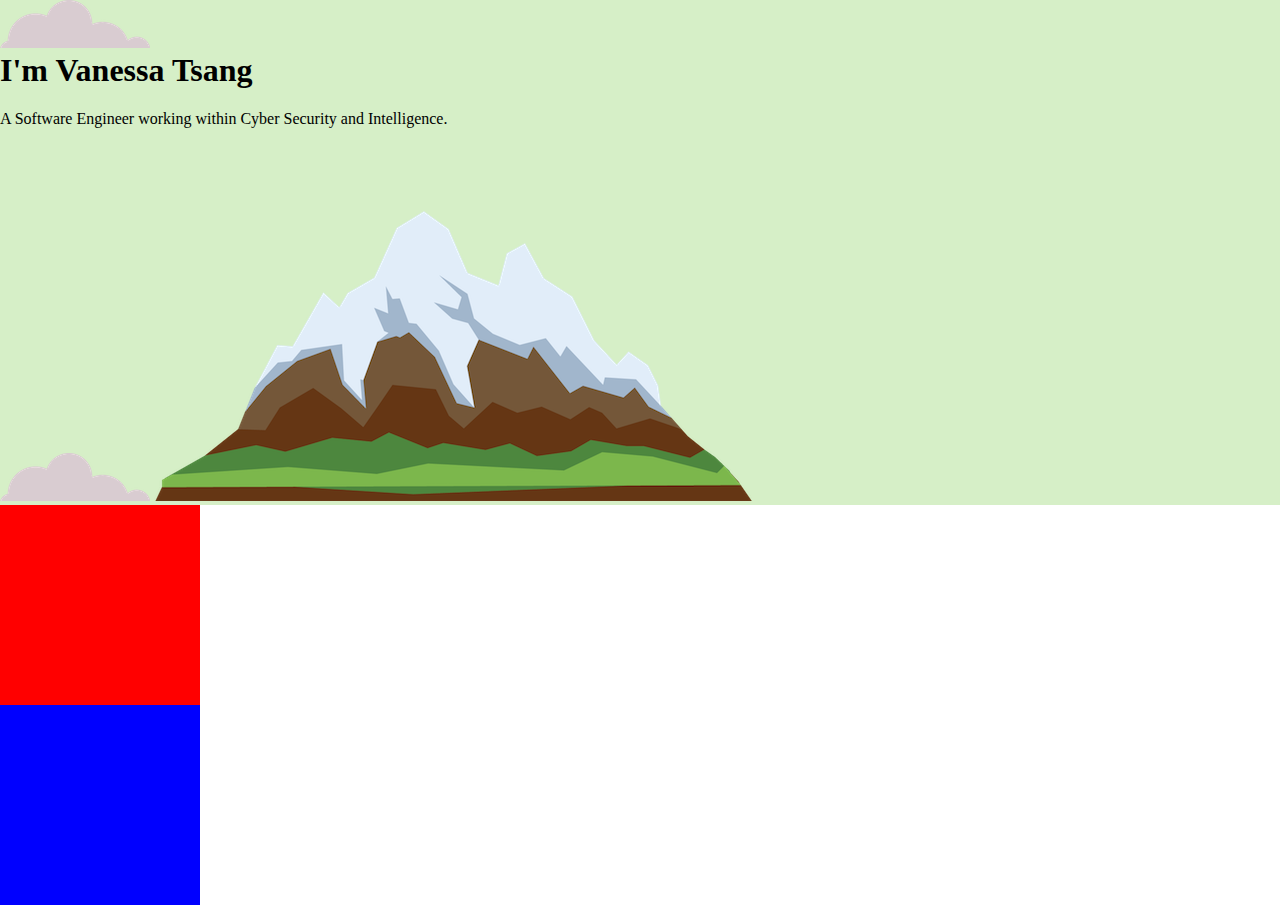
==== myPortfolioWebsite/index.html @ d32d8c36 "Completed lectures 34-44" ====
<!-- 
SECTION 5: STYLISED PERSONAL SITE:
My Portfolio Website

-->

<!DOCTYPE html>
<html lang="en">
<head>
    <meta charset="UTF-8">
    <title>My Portfolio Website</title>
    <link rel="stylesheet" href="css/styles.css">
    <link rel="icon" href="faviconVT.ico">
</head>
<body>
    <div class="top-container">
        <img src="images/cloud.png" alt="cloud image">
        <h1>I'm Vanessa Tsang</h1>
        <p>A Software Engineer working within Cyber Security and Intelligence.</p>
        <img src="images/cloud.png" alt="cloud image">
        <img src="images/mountain.png" alt="mountain image">
    </div>

    <div class="middle-container">

    </div>

    <div class="bottom-container">

    </div>

</body>
</html>
---- myPortfolioWebsite/css/styles.css ----
body {
    margin: 0;
}

h1 {
    margin-top: 0;
}

.top-container {
    background-color: #d6efc7;
}

.middle-container {
    background-color: red;
    width: 200px;
    height: 200px;
}

.bottom-container {
    background-color: blue;
    width: 200px;
    height: 200px;
}
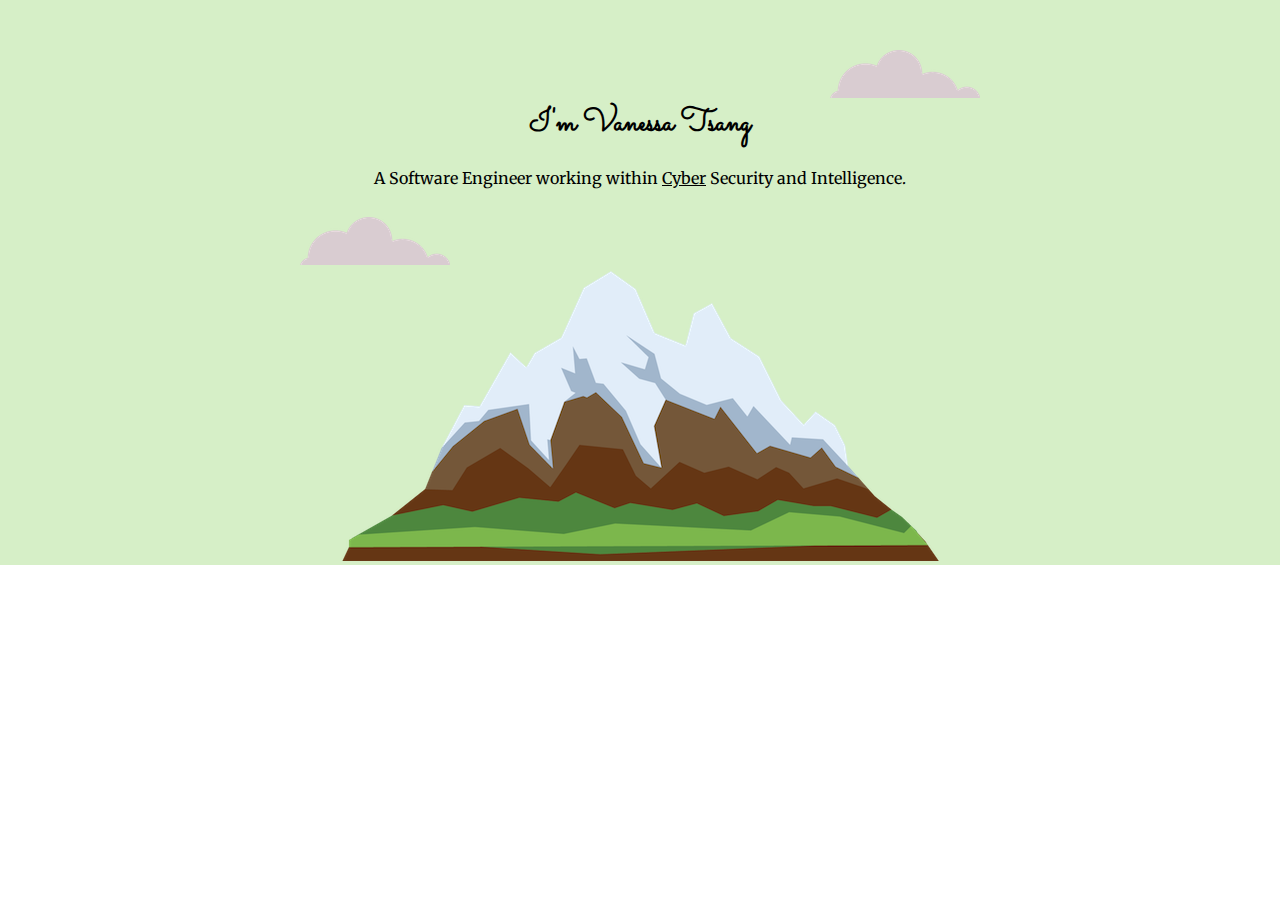
==== commit 18f8d6bf: "Completed lectures 46-51" ====
--- a/myPortfolioWebsite/index.html
+++ b/myPortfolioWebsite/index.html
@@ -11,16 +11,20 @@
     <title>My Portfolio Website</title>
     <link rel="stylesheet" href="css/styles.css">
     <link rel="icon" href="faviconVT.ico">
+    <link rel="preconnect" href="https://fonts.gstatic.com">
+    <link href="https://fonts.googleapis.com/css2?family=Merriweather:ital,wght@0,300;0,400;0,700;1,400;1,700&family=Montserrat:ital,wght@0,400;0,500;0,700;1,400;1,500;1,700&family=Sacramento&display=swap" rel="stylesheet">
 </head>
 <body>
     <div class="top-container">
-        <img src="images/cloud.png" alt="cloud image">
+        <img class="top-cloud" src="images/cloud.png" alt="cloud image">
         <h1>I'm Vanessa Tsang</h1>
-        <p>A Software Engineer working within Cyber Security and Intelligence.</p>
-        <img src="images/cloud.png" alt="cloud image">
+        <p>A Software Engineer working within <span class="cyber">Cyber</span> Security and Intelligence.</p>
+        <img class="bottom-cloud" src="images/cloud.png" alt="cloud image">
         <img src="images/mountain.png" alt="mountain image">
     </div>
 
+<!-- Red, blue and yellow boxes to experiment with css positioning - relative and absolute positioning:
+    
     <div class="middle-container">
 
     </div>
@@ -28,6 +32,7 @@
     <div class="bottom-container">
 
     </div>
+-->
 
 </body>
 </html>
--- a/myPortfolioWebsite/css/styles.css
+++ b/myPortfolioWebsite/css/styles.css
@@ -1,13 +1,38 @@
 body {
     margin: 0;
+    text-align: center;
 }
+
+/* 
+To center an element:
+If its a block element and has a width set, then will need to center it using the auto value within the maargin:
+The top and bottom needs to be 0, the left and right needs to be auto (circle short hand):     margin: 0 auto;
+
+ */
+
+ body {
+     margin: 0;
+     text-align: center;
+     font-family: 'Merriweather', serif;
+ }
 
 h1 {
     margin-top: 0;
+    font-family: 'Sacramento', cursive;
+}
+
+h2 {
+    font-family: 'Montserrat', sans-serif;
+}
+
+h3 {
+    font-family: 'Montserrat', sans-serif;
 }
 
 .top-container {
     background-color: #d6efc7;
+    position: relative;
+    padding-top: 100px;
 }
 
 .middle-container {
@@ -16,8 +41,28 @@
     height: 200px;
 }
 
+/* This is the parent */
 .bottom-container {
     background-color: blue;
     width: 200px;
     height: 200px;
-}+}
+
+.cyber {
+    text-decoration: underline;
+}
+
+/* Take this element out of its flow by changing it to absolute */
+.top-cloud {
+    position: absolute;
+    right: 300px;
+    top: 50px;
+}
+
+/* This will move the bottom cloud from next to the mountain to the middle-left of the screen */
+.bottom-cloud {
+    position: absolute;
+    left: 300px;
+    bottom: 300px;
+}
+
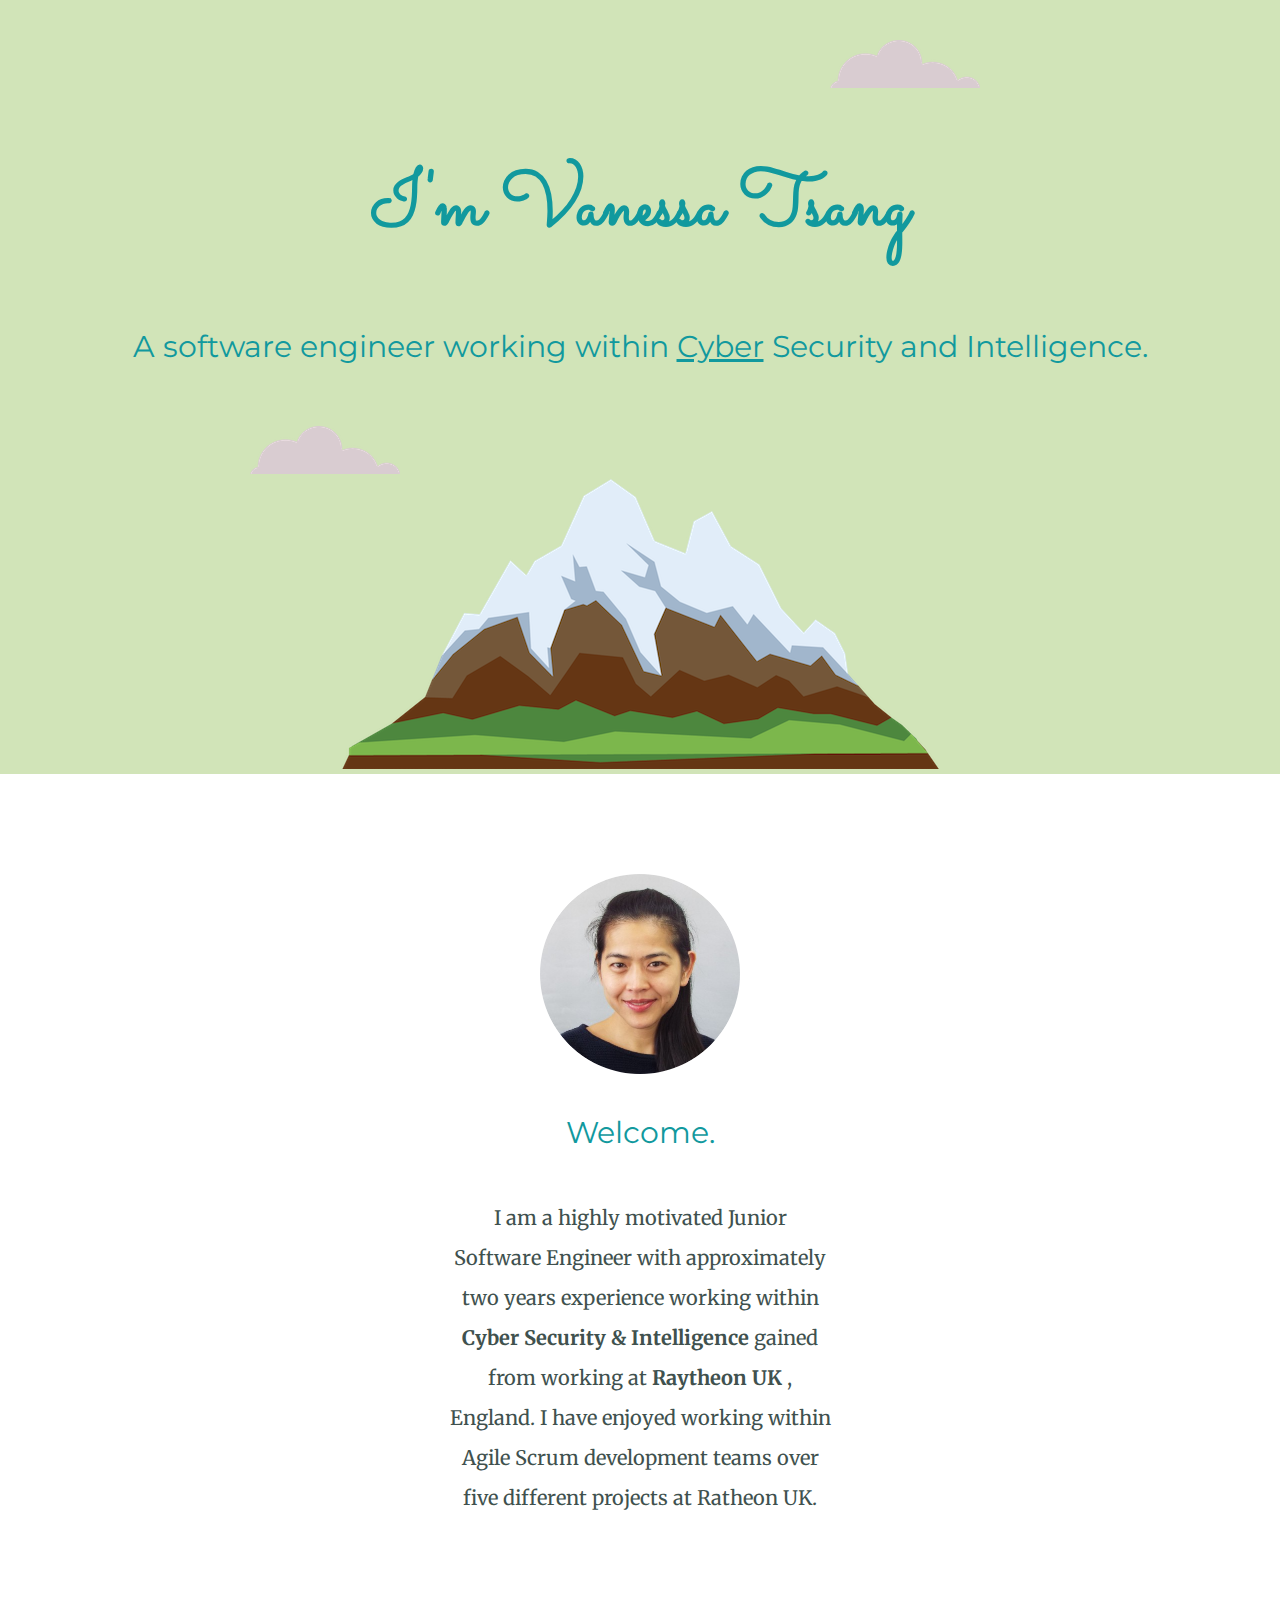
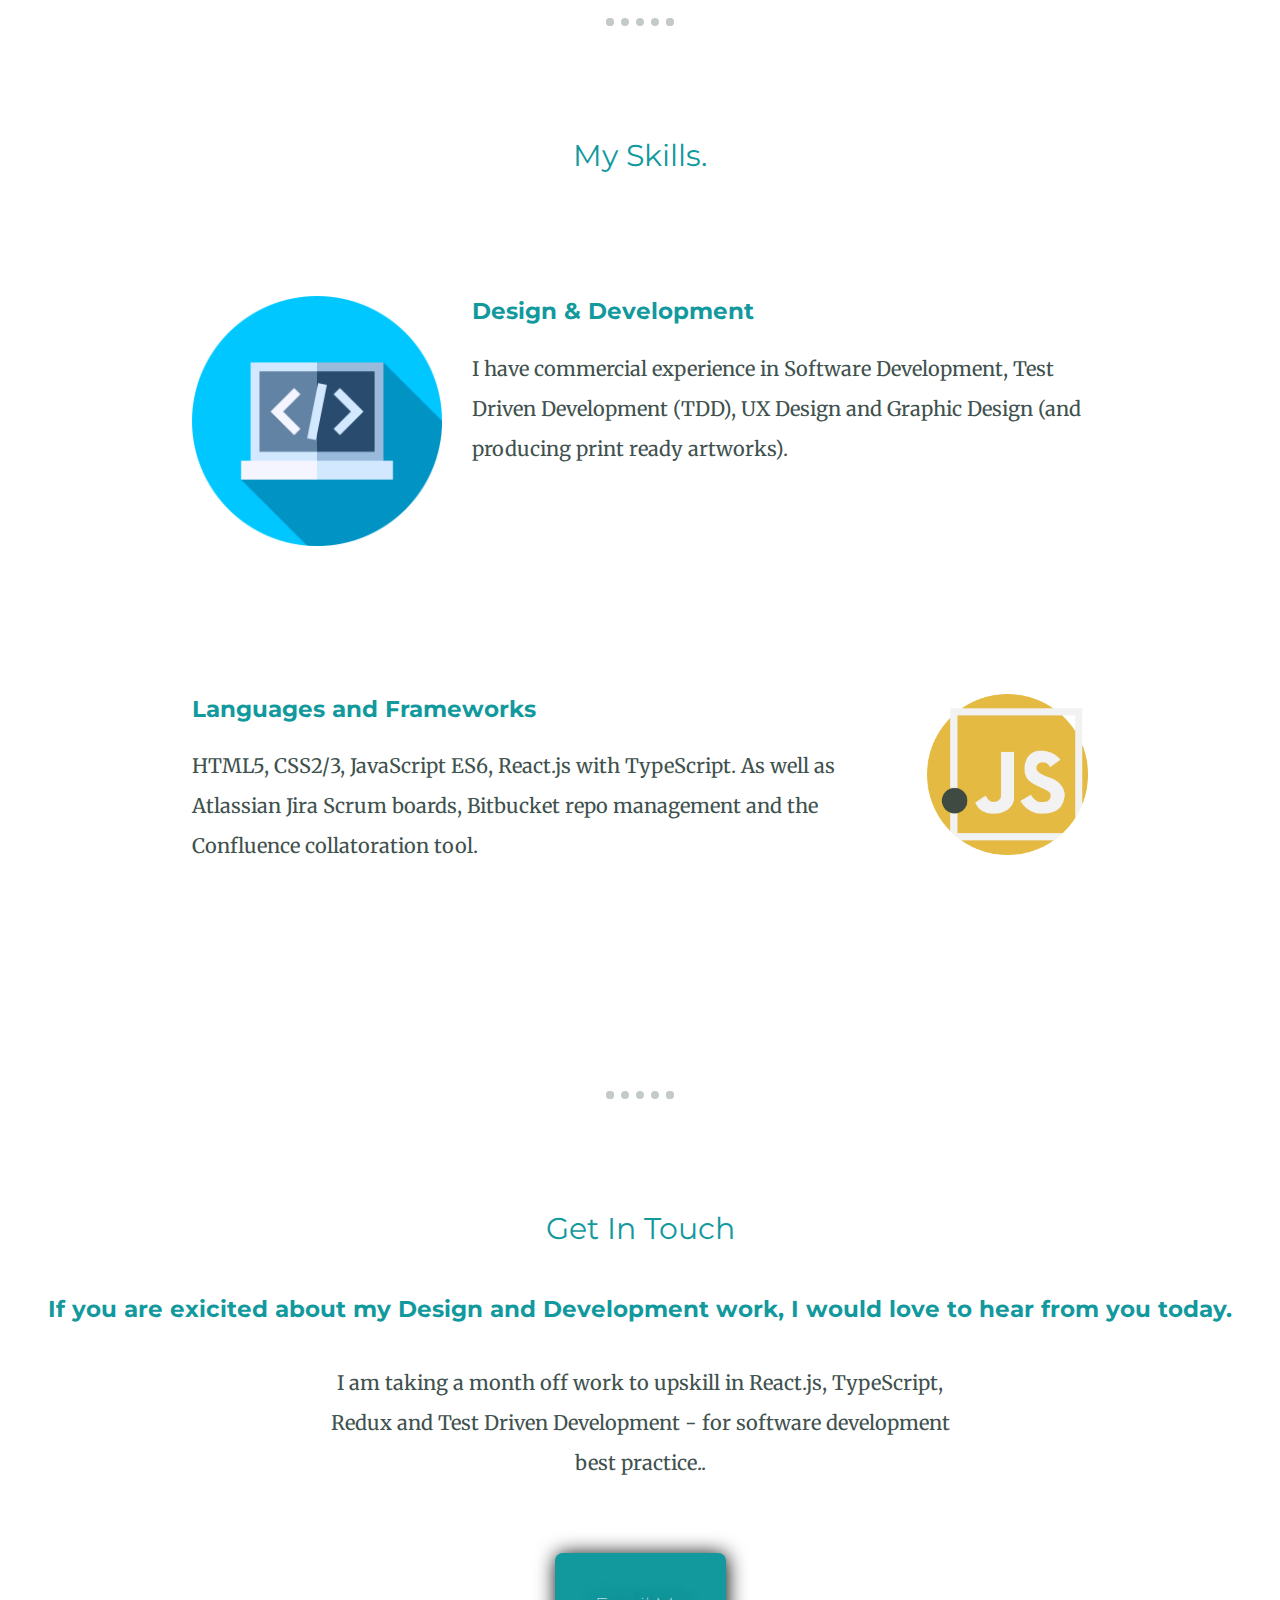
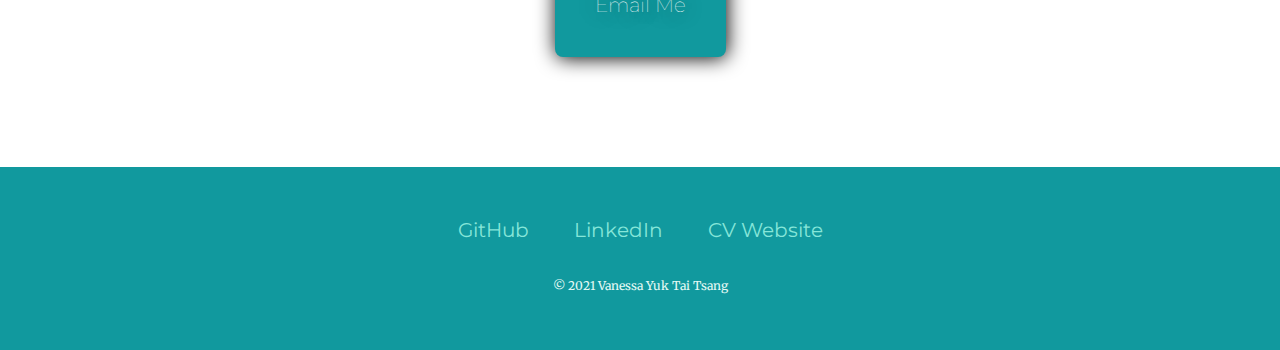
==== commit 8350ae0b: "Completed the whole of section 5. Intermediate CSS and developed a new website app" ====
--- a/myPortfolioWebsite/index.html
+++ b/myPortfolioWebsite/index.html
@@ -18,21 +18,61 @@
     <div class="top-container">
         <img class="top-cloud" src="images/cloud.png" alt="cloud image">
         <h1>I'm Vanessa Tsang</h1>
-        <p>A Software Engineer working within <span class="cyber">Cyber</span> Security and Intelligence.</p>
+        <h2>A software engineer working within <span class="cyber">Cyber</span> Security and Intelligence.</h2>
         <img class="bottom-cloud" src="images/cloud.png" alt="cloud image">
         <img src="images/mountain.png" alt="mountain image">
     </div>
 
-<!-- Red, blue and yellow boxes to experiment with css positioning - relative and absolute positioning:
-    
     <div class="middle-container">
+        <div class="profile">
+          <img class="proPic" src="images/profilePicVanCircleCrop.png" alt="profile photo of Vanessa Tsang">
+          <h2>Welcome.</h2>
+          <p class="intro" >I am a highly motivated Junior Software Engineer with approximately two years experience working within <strong> Cyber Security & Intelligence</strong> gained from working at <strong> Raytheon UK </strong>, England. I have enjoyed working within Agile Scrum development teams over five different projects at Ratheon UK.</p>
+        </div>
 
-    </div>
+        <hr>
 
-    <div class="bottom-container">
+        <div class="skills">
+          <h2>My Skills.</h2>
+          <div class="skill-row">
+            <img class="se-icon" src="images/img-software-developer-icon.png" alt="software development icon">
+            <h3>Design & Development</h3>
+            <p class="code-skill-description" >I have commercial experience in Software Development, Test Driven Development (TDD), UX Design and Graphic Design (and producing print ready artworks).</p>
+          </div>
+          <br>
+          <div class="skill-row">
+            <img class="icon-js" src="images/icon-javascript.png" alt="JavaScript icon">
+            <h3>Languages and Frameworks</h3>
+            <p class="js-skill-description" >HTML5, CSS2/3, JavaScript ES6, React.js with TypeScript. As well as Atlassian Jira Scrum boards, Bitbucket repo management and the Confluence collatoration tool.</p>
+            <!-- 
+            <h3>Achievements</h3>
+            <p>March 2020: Awarded a prize and a letter from our CEO for achieving the Every Day Hero Award for the creation, setup and running of the Raytheon Women's Study Group (RWSG) project.</p>
+            <p>February 2016 - October 2018: worked in partnership with the West Midlands Police as one of their Chinese KINs (Key Individual Network) - ambassador to reduce on the local Chinese community.</p>
+            <p>Completed a number of Chinese interpretation assignments for police forces within the UK via CAPIT Translation and Interpreting.</p>
+            -->
+          </div>
+        </div>
 
-    </div>
--->
+        <br>
+
+        <hr>
+
+        <div class="contact-me">
+          <h2>Get In Touch</h2>
+          <h3>If you are exicited about my Design and Development work, I would love to hear from you today.</h3>
+          <p class="contact-msg" >I am taking a month off work to upskill in React.js, TypeScript, Redux and Test Driven Development - for software development best practice..</p>
+          <a class="btn" href="mailto:vantaidesign8@gmail.com">Email Me</a>
+        </div>
+      </div> 
+      
+      
+      <div class="bottom-container">
+        <a class="footer-link" href="https://github.com/VanessaTsang888">GitHub</a>  
+        <a class="footer-link" href="https://www.linkedin.com/in/vanessa-tai-tsang/">LinkedIn</a> 
+        <a class="footer-link" href="https://vanessatsang888.github.io/myCV-Website/">CV Website</a>
+        <p class="copyright" > © 2021 Vanessa Yuk Tai Tsang</p>
+      </div>
+      
 
 </body>
 </html>
--- a/myPortfolioWebsite/css/styles.css
+++ b/myPortfolioWebsite/css/styles.css
@@ -1,7 +1,3 @@
-body {
-    margin: 0;
-    text-align: center;
-}
 
 /* 
 To center an element:
@@ -11,58 +7,176 @@
  */
 
  body {
+     color: #40514e;
+     font-size: 15pt;
      margin: 0;
      text-align: center;
      font-family: 'Merriweather', serif;
  }
 
 h1 {
-    margin-top: 0;
+    font-size: 58pt;
+    color: #11999e;
+    margin: 50 auto 0 auto ;
     font-family: 'Sacramento', cursive;
 }
 
 h2 {
+    font-weight: normal;
+    line-height: 2;
     font-family: 'Montserrat', sans-serif;
+    color: #11999e;
+    padding-bottom: 10px;
 }
 
 h3 {
     font-family: 'Montserrat', sans-serif;
+    color: #11999e;
 }
 
+p {
+    line-height: 2;
+}
+
+hr {
+    border: dotted #c4c9c9 8px;
+    border-bottom: none;
+    width: 4%;
+    margin: 100px auto;
+
+
+}
+
+
+.btn {
+        -webkit-border-radius: 8px;
+        -moz-border-radius: 8px;
+        border-radius: 8px;
+        color: #FFFFFF;
+        font-family: 'Montserrat', sans-serif;
+        font-size: 20px;
+        font-weight: 100;
+        padding: 40px;
+        background-color: #11999E;
+        -webkit-box-shadow: 1px 1px 20px 0 #000000;
+        -moz-box-shadow: 1px 1px 20px 0 #000000;
+        box-shadow: 1px 1px 20px 0 #000000;
+        text-shadow: 1px 1px 20px #000000;
+        text-decoration: none;
+        display: inline-block;
+        cursor: pointer;
+        text-align: center;
+     }
+     
+     .btn:hover {
+        background: #40514E;
+        border: solid #40514E 1px;
+        -webkit-border-radius: 8px;
+        -moz-border-radius: 8px;
+        border-radius: 8px;
+        text-decoration: none;
+     }
+
 .top-container {
-    background-color: #d6efc7;
+    background-color: #d1e4b8;
     position: relative;
     padding-top: 100px;
 }
 
 .middle-container {
-    background-color: red;
-    width: 200px;
-    height: 200px;
+    margin: 100px 0;
 }
+
 
 /* This is the parent */
 .bottom-container {
-    background-color: blue;
+    background-color: #11999e;
+    padding: 50px 0 20px;
+}
+
+.skill-row {
+    width: 70%;
+    margin: 100px auto 100px auto;
+    text-align: left;
+}
+
+/*
+.footer-link {
+    color: white;
+}
+*/
+
+a {
+    color: #86e6d9;
+    font-family: 'Montserrat', sans-serif;
+    margin: 10px 20px;
+    text-decoration: none;
+}
+
+a:hover {
+    color: #e4f9f5;
+}
+
+
+.proPic {
     width: 200px;
-    height: 200px;
 }
+
+.se-icon {
+    width: 250px;
+    margin-right: 30px;
+    float: left;
+}
+
+.icon-js {
+    width: 18%;
+    float: right;
+    margin-left: 30px;
+}
+
+/*
+.code-skill-description {
+    clear: left;
+}
+
+.js-skill-description {
+    clear: right;
+}
+*/
 
 .cyber {
     text-decoration: underline;
+}
+
+/*  Change the width of the text contain to only 30% to its parent container */
+.intro {
+    width: 30%;
+    margin: auto;
+}
+
+/* Use the 3 element circle rule: top: 40, left & right: auto, bottom: 60.  */
+.contact-msg {
+    width: 50%;
+    margin: 40px auto 60px;
+}
+
+.copyright {
+    color: #e4f9f5;
+    font-size: 0.75rem;
+    padding: 20px 0;
 }
 
 /* Take this element out of its flow by changing it to absolute */
 .top-cloud {
     position: absolute;
     right: 300px;
-    top: 50px;
+    top: 40px;
 }
 
 /* This will move the bottom cloud from next to the mountain to the middle-left of the screen */
 .bottom-cloud {
     position: absolute;
-    left: 300px;
+    left: 250px;
     bottom: 300px;
 }
 
